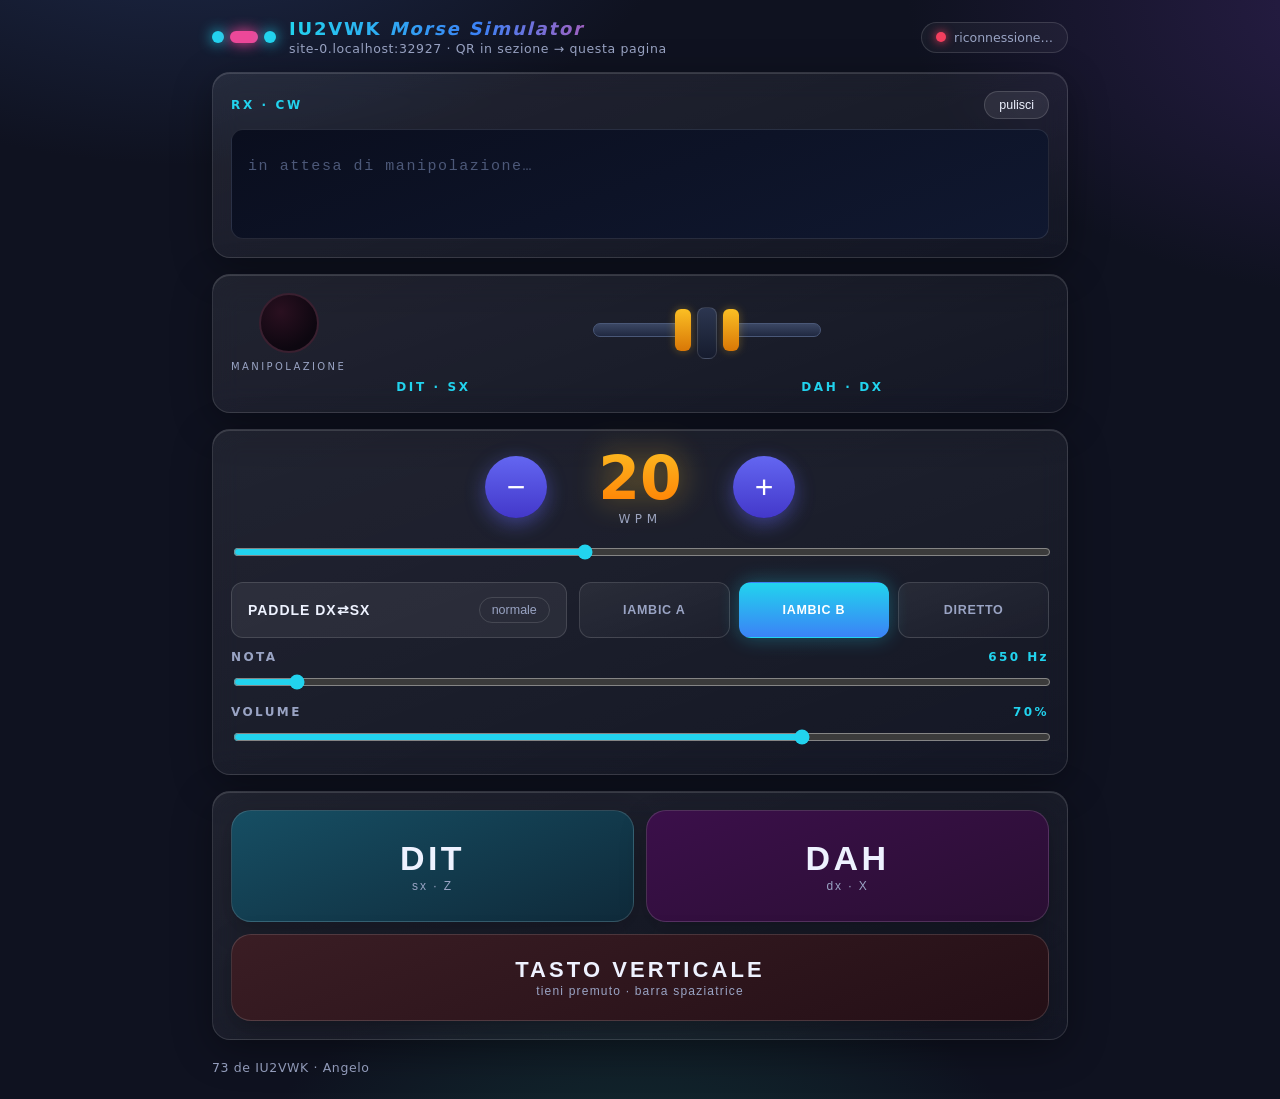
==== static/index.html @ 2494c7cb "MorseBox Mini: WiFi CW trainer with multi-piezo sidetone" ====
<!doctype html>
<html lang="it">
<head>
<meta charset="utf-8">
<meta name="viewport" content="width=device-width, initial-scale=1, viewport-fit=cover">
<meta name="theme-color" content="#0b0f16">
<title>IU2VWK · Morse Simulator</title>
<link rel="stylesheet" href="style.css">
</head>
<body>
<header class="top">
  <div class="brand">
    <div class="morse-mark" aria-hidden="true"><span></span><span class="d"></span><span></span></div>
    <div>
      <h1>IU2VWK <em>Morse Simulator</em></h1>
      <p id="hostLine">…</p>
    </div>
  </div>
  <div class="conn"><span id="connDot" class="dot off"></span><span id="connTxt">connessione…</span></div>
</header>

<main>
  <section class="panel screen">
    <div class="screen-head">
      <span class="tag">RX · CW <span id="wpmEcho"></span></span>
      <button id="clearTxt" class="ghost" type="button">pulisci</button>
    </div>
    <div id="decoded" class="decoded" aria-live="off"></div>
  </section>

  <section class="panel keymon">
    <div class="lamp-wrap">
      <div class="lamp" id="lamp"></div>
      <div class="lamp-cap">MANIPOLAZIONE</div>
    </div>
    <div class="paddle-vis" aria-hidden="true">
      <div class="lever left" id="leverL"><i></i><b></b></div>
      <div class="pivot"></div>
      <div class="lever right" id="leverR"><i></i><b></b></div>
    </div>
    <div class="pad-labels"><span id="labL">DIT · SX</span><span id="labR">DAH · DX</span></div>
  </section>

  <section class="panel controls">
    <div class="wpm-row">
      <button id="wpmDown" class="step" type="button" aria-label="rallenta">−</button>
      <div class="wpm-num"><b id="wpmVal">20</b><span>WPM</span></div>
      <button id="wpmUp" class="step" type="button" aria-label="accelera">+</button>
    </div>
    <input id="wpmSlider" type="range" min="5" max="40" step="1" value="20" aria-label="velocità in WPM">
    <div class="ctl-grid">
      <button id="revBtn" class="toggle" type="button" aria-pressed="false">
        <span class="t-label">PADDLE DX⇄SX</span>
        <span class="t-state" id="revState">normale</span>
      </button>
      <div class="seg" role="group" aria-label="modo keyer">
        <button type="button" data-mode="iambic-a">IAMBIC A</button>
        <button type="button" data-mode="iambic-b" class="on">IAMBIC B</button>
        <button type="button" data-mode="straight">DIRETTO</button>
      </div>
    </div>
    <div class="sliders">
      <label>NOTA <b id="toneVal">650 Hz</b>
        <input id="toneSlider" type="range" min="400" max="4000" step="10" value="650">
      </label>
      <label>VOLUME <b id="volVal">70%</b>
        <input id="volSlider" type="range" min="0" max="100" step="1" value="70">
      </label>
    </div>
  </section>

  <section class="panel touch" id="touchPanel">
    <div class="touch-row">
      <button id="padL" class="pad" type="button"><b id="padLT">DIT</b><span>sx · Z</span></button>
      <button id="padR" class="pad" type="button"><b id="padRT">DAH</b><span>dx · X</span></button>
    </div>
    <button id="straightKey" class="skey" type="button"><b>TASTO VERTICALE</b><span>tieni premuto · barra spaziatrice</span></button>
  </section>
</main>

<footer>
  <span>73 de IU2VWK · Angelo</span>
  <span id="gpioLine"></span>
</footer>

<script src="app.js"></script>
</body>
</html>
---- static/style.css ----
/* IU2VWK Morse Simulator — stile moderno, colorato, arrotondato */
:root {
  --bg: #0f1220;
  --ink: #eef2ff;
  --dim: #9aa4c4;
  --cyan: #22d3ee;
  --blue: #3b82f6;
  --indigo: #6366f1;
  --amber: #fbbf24;
  --green: #34d399;
  --pink: #ec4899;
  --red: #f43f5e;
  --radius: 18px;
  --radius-sm: 12px;
}
* { box-sizing: border-box; -webkit-tap-highlight-color: transparent; }
html, body { margin: 0; padding: 0; overflow-x: hidden; }
body {
  background:
    radial-gradient(900px 500px at 15% -10%, #1e2a4a 0%, transparent 55%),
    radial-gradient(1000px 600px at 110% 0%, #2a1e4a 0%, transparent 50%),
    radial-gradient(800px 700px at 50% 120%, #143a3a 0%, transparent 55%),
    var(--bg);
  color: var(--ink);
  font-family: ui-sans-serif, system-ui, "Segoe UI", Roboto, sans-serif;
  min-height: 100vh;
  padding-bottom: 24px;
}

/* pannello glassmorphism arrotondato */
.panel {
  background: linear-gradient(160deg, #ffffff14, #ffffff06);
  border: 1px solid #ffffff1f;
  border-radius: var(--radius);
  backdrop-filter: blur(14px);
  box-shadow: 0 10px 40px #00000055, inset 0 1px 0 #ffffff22;
  padding: 18px 18px;
}

/* ---------- header ---------- */
.top {
  display: flex; align-items: center; justify-content: space-between; flex-wrap: wrap;
  gap: 12px; padding: 18px clamp(14px, 4vw, 32px) 10px;
  max-width: 920px; margin: 0 auto;
}
.brand { display: flex; align-items: center; gap: 13px; }
.brand h1 {
  font-size: 18px; letter-spacing: .1em; margin: 0; font-weight: 800;
  background: linear-gradient(90deg, var(--cyan), var(--blue), var(--pink));
  -webkit-background-clip: text; background-clip: text; -webkit-text-fill-color: transparent;
}
.brand p { margin: 2px 0 0; color: var(--dim); font-size: 12.5px; letter-spacing: .05em; }
.morse-mark { display: flex; gap: 6px; align-items: center; }
.morse-mark span { width: 12px; height: 12px; border-radius: 50%;
  background: var(--cyan); box-shadow: 0 0 14px var(--cyan); }
.morse-mark span.d { width: 28px; border-radius: 6px; background: var(--pink);
  box-shadow: 0 0 14px var(--pink); }
.conn { display: flex; align-items: center; gap: 8px; font-size: 12.5px;
  color: var(--dim); border: 1px solid #ffffff22; border-radius: 999px;
  padding: 7px 14px; background: #ffffff0a; white-space: nowrap; }
.dot { width: 10px; height: 10px; border-radius: 50%; background: #444; }
.dot.off { background: var(--red); box-shadow: 0 0 10px var(--red); }
.dot.on { background: var(--green); box-shadow: 0 0 12px var(--green); animation: pulse 2s infinite; }
@keyframes pulse { 50% { opacity: .5; } }

main { max-width: 920px; margin: 0 auto; padding: 6px clamp(14px, 4vw, 32px);
  display: grid; gap: 16px; }

/* ---------- display ---------- */
.screen-head { display: flex; align-items: center; justify-content: space-between; margin-bottom: 10px; }
.tag { font-size: 12px; letter-spacing: .22em; color: var(--cyan); font-weight: 700; }
.ghost { background: #ffffff14; border: 1px solid #ffffff26; color: var(--ink);
  border-radius: 999px; padding: 6px 14px; font-size: 12.5px; cursor: pointer; }
.ghost:active { transform: scale(.95); }
.decoded {
  min-height: 110px; max-height: 200px; overflow-y: auto;
  background: linear-gradient(160deg, #0a0e1e, #101830);
  border: 1px solid #ffffff1c; border-radius: var(--radius-sm);
  padding: 14px 16px; font-family: ui-monospace, "Cascadia Mono", Consolas, monospace;
  font-size: clamp(20px, 4.8vw, 26px); line-height: 1.5; letter-spacing: .06em;
  color: var(--cyan); text-shadow: 0 0 16px #22d3ee55; white-space: pre-wrap; word-break: break-word;
}
.decoded:empty::before { content: "in attesa di manipolazione…"; color: #4c5878; text-shadow: none; font-size: 15px; }

/* ---------- key monitor ---------- */
.keymon { display: grid; grid-template-columns: auto 1fr; gap: 8px 18px; align-items: center; }
.lamp-wrap { display: flex; flex-direction: column; align-items: center; gap: 8px; }
.lamp { width: 60px; height: 60px; border-radius: 50%;
  background: radial-gradient(circle at 35% 30%, #2a1020, #0d0710 70%);
  border: 2px solid #3a2030; transition: all .03s; }
.lamp.lit {
  background: radial-gradient(circle at 35% 30%, #ffd9de, var(--red) 55%, #7a0e1a);
  border-color: #ff8b96; box-shadow: 0 0 28px var(--red), 0 0 70px #f43f5e77; }
.lamp-cap { font-size: 10px; letter-spacing: .24em; color: var(--dim); }
.paddle-vis { display: flex; align-items: center; justify-content: center; gap: 6px; }
.lever { width: 110px; height: 64px; position: relative; }
.lever i { position: absolute; top: 22px; width: 92px; height: 14px; border-radius: 8px;
  background: linear-gradient(180deg, #3b4763, #202941); border: 1px solid #4a5878;
  transition: transform .05s; }
.lever b { position: absolute; top: 8px; width: 16px; height: 42px; border-radius: 6px;
  background: linear-gradient(180deg, var(--amber), #d97706); box-shadow: 0 0 10px #fbbf2455; }
.lever.left i { right: 6px; transform-origin: right center; }
.lever.left b { right: 0; }
.lever.right i { left: 6px; transform-origin: left center; }
.lever.right b { left: 0; }
.lever.left.hit i { transform: rotate(-12deg); }
.lever.right.hit i { transform: rotate(12deg); }
.pivot { width: 20px; height: 52px; border-radius: 8px;
  background: linear-gradient(180deg, #2c3650, #161c2e); border: 1px solid #ffffff22; }
.pad-labels { grid-column: 1 / -1; display: flex; justify-content: space-around;
  font-size: 12px; letter-spacing: .22em; color: var(--cyan); font-weight: 700; }

/* ---------- WPM ---------- */
.wpm-row { display: flex; align-items: center; justify-content: center; gap: 18px; margin-bottom: 8px; }
.wpm-num { text-align: center; min-width: 150px; }
.wpm-num b { font-size: 60px; font-weight: 800;
  background: linear-gradient(180deg, var(--amber), #ff7a00);
  -webkit-background-clip: text; background-clip: text; -webkit-text-fill-color: transparent;
  font-variant-numeric: tabular-nums; line-height: 1; filter: drop-shadow(0 0 16px #fbbf2477); }
.wpm-num span { display: block; font-size: 12px; letter-spacing: .38em; color: var(--dim); margin-top: 4px; }
.step { width: 62px; height: 62px; border-radius: 50%; font-size: 32px; line-height: 1;
  color: #fff; background: linear-gradient(180deg, var(--indigo), #4338ca); border: none; cursor: pointer;
  box-shadow: 0 6px 20px #6366f177; user-select: none; }
.step:active { transform: scale(.92); filter: brightness(1.15); }
input[type="range"] { width: 100%; accent-color: var(--cyan); height: 32px; cursor: pointer; }

.ctl-grid { display: grid; grid-template-columns: 1fr; gap: 12px; margin-top: 10px; }
@media (min-width: 640px) { .ctl-grid { grid-template-columns: 1fr 1.4fr; } }

.toggle { display: flex; align-items: center; justify-content: space-between; gap: 10px;
  background: #ffffff10; border: 1px solid #ffffff22; border-radius: var(--radius-sm);
  padding: 14px 16px; color: var(--ink); cursor: pointer; font-size: 14px; }
.toggle .t-label { font-weight: 800; letter-spacing: .07em; }
.toggle .t-state { font-size: 12.5px; color: var(--dim); border: 1px solid #ffffff22;
  border-radius: 999px; padding: 5px 12px; white-space: nowrap; }
.toggle[aria-pressed="true"] { border-color: var(--cyan); background: #22d3ee14; }
.toggle[aria-pressed="true"] .t-state { color: var(--cyan); border-color: var(--cyan); }

.seg { display: grid; grid-template-columns: repeat(3, 1fr); gap: 9px; }
.seg button { background: linear-gradient(160deg, #ffffff10, #ffffff05); border: 1px solid #ffffff24;
  color: var(--dim); border-radius: var(--radius-sm); padding: 14px 4px; font-size: 12.5px;
  font-weight: 800; letter-spacing: .06em; cursor: pointer; }
.seg button.on { color: #fff; border-color: transparent;
  background: linear-gradient(180deg, var(--cyan), var(--blue));
  box-shadow: 0 0 20px #22d3ee55; }

.sliders { display: grid; gap: 4px; margin-top: 12px; }
.sliders label { font-size: 12px; letter-spacing: .2em; color: var(--dim); font-weight: 700; }
.sliders label b { color: var(--cyan); float: right; }

/* ---------- paddle touch ---------- */
.touch-row { display: grid; grid-template-columns: 1fr 1fr; gap: 12px; }
.pad { border-radius: 20px; padding: 28px 10px; cursor: pointer; user-select: none;
  border: 1px solid #ffffff24; color: var(--ink); touch-action: none;
  box-shadow: 0 8px 26px #00000044; }
.pad b { display: block; font-size: clamp(24px, 7vw, 34px); letter-spacing: .1em; }
.pad span { font-size: 12px; color: var(--dim); letter-spacing: .16em; }
#padL { background: linear-gradient(160deg, #164e63, #0f2a3a); }
#padR { background: linear-gradient(160deg, #3b0f4a, #2a0f33); }
.pad.hit { filter: brightness(1.4); box-shadow: 0 0 26px #ffffff44; }
#padL.hit { background: linear-gradient(160deg, var(--cyan), var(--blue)); }
#padR.hit { background: linear-gradient(160deg, var(--pink), #a21caf); }
.pad.hit b { color: #fff; }
.skey { margin-top: 12px; width: 100%; border-radius: 20px; padding: 22px 10px; cursor: pointer;
  background: linear-gradient(160deg, #3a1d24, #240f16); border: 1px solid #ffffff24;
  color: var(--ink); user-select: none; touch-action: none; box-shadow: 0 8px 26px #00000044; }
.skey b { display: block; font-size: clamp(17px, 4.6vw, 22px); letter-spacing: .14em; }
.skey span { font-size: 12px; color: var(--dim); letter-spacing: .1em; }
.skey.hit { border-color: var(--red); background: linear-gradient(160deg, var(--red), #831843);
  box-shadow: 0 0 28px #f43f5e66; }
.skey.hit b { color: #fff; }
.touch.dim .pad { opacity: .35; }

footer { max-width: 920px; margin: 14px auto 0; padding: 0 clamp(14px, 4vw, 32px);
  display: flex; justify-content: space-between; gap: 10px; flex-wrap: wrap;
  color: var(--dim); font-size: 12.5px; letter-spacing: .05em; }

/* ---------- mobile ---------- */
@media (max-width: 560px) {
  .keymon { grid-template-columns: 1fr; }
  .lamp-wrap { flex-direction: row; justify-content: center; }
  .lever { width: 96px; }
  .lever i { width: 78px; }
  .wpm-num { min-width: 120px; }
  .wpm-num b { font-size: 48px; }
  .step { width: 54px; height: 54px; font-size: 28px; }
  .brand h1 { font-size: 15px; }
}
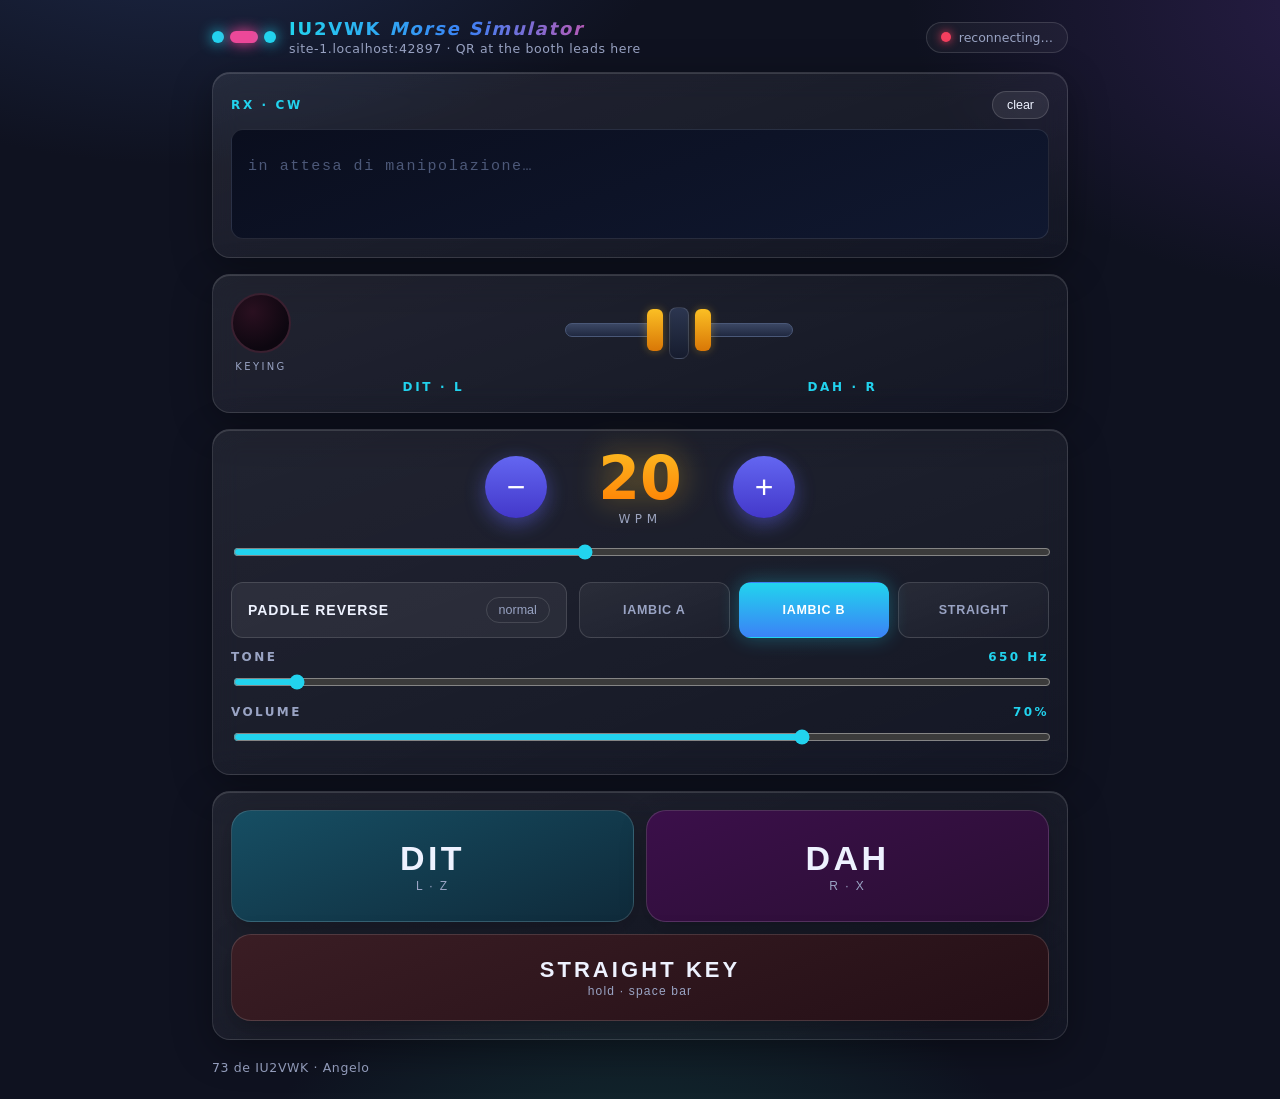
==== commit 46e39215: "Web UI in English" ====
--- a/static/index.html
+++ b/static/index.html
@@ -1,5 +1,5 @@
 <!doctype html>
-<html lang="it">
+<html lang="en">
 <head>
 <meta charset="utf-8">
 <meta name="viewport" content="width=device-width, initial-scale=1, viewport-fit=cover">
@@ -16,14 +16,14 @@
       <p id="hostLine">…</p>
     </div>
   </div>
-  <div class="conn"><span id="connDot" class="dot off"></span><span id="connTxt">connessione…</span></div>
+  <div class="conn"><span id="connDot" class="dot off"></span><span id="connTxt">connecting…</span></div>
 </header>
 
 <main>
   <section class="panel screen">
     <div class="screen-head">
       <span class="tag">RX · CW <span id="wpmEcho"></span></span>
-      <button id="clearTxt" class="ghost" type="button">pulisci</button>
+      <button id="clearTxt" class="ghost" type="button">clear</button>
     </div>
     <div id="decoded" class="decoded" aria-live="off"></div>
   </section>
@@ -31,36 +31,36 @@
   <section class="panel keymon">
     <div class="lamp-wrap">
       <div class="lamp" id="lamp"></div>
-      <div class="lamp-cap">MANIPOLAZIONE</div>
+      <div class="lamp-cap">KEYING</div>
     </div>
     <div class="paddle-vis" aria-hidden="true">
       <div class="lever left" id="leverL"><i></i><b></b></div>
       <div class="pivot"></div>
       <div class="lever right" id="leverR"><i></i><b></b></div>
     </div>
-    <div class="pad-labels"><span id="labL">DIT · SX</span><span id="labR">DAH · DX</span></div>
+    <div class="pad-labels"><span id="labL">DIT · L</span><span id="labR">DAH · R</span></div>
   </section>
 
   <section class="panel controls">
     <div class="wpm-row">
-      <button id="wpmDown" class="step" type="button" aria-label="rallenta">−</button>
+      <button id="wpmDown" class="step" type="button" aria-label="slower">−</button>
       <div class="wpm-num"><b id="wpmVal">20</b><span>WPM</span></div>
-      <button id="wpmUp" class="step" type="button" aria-label="accelera">+</button>
+      <button id="wpmUp" class="step" type="button" aria-label="faster">+</button>
     </div>
-    <input id="wpmSlider" type="range" min="5" max="40" step="1" value="20" aria-label="velocità in WPM">
+    <input id="wpmSlider" type="range" min="5" max="40" step="1" value="20" aria-label="speed in WPM">
     <div class="ctl-grid">
       <button id="revBtn" class="toggle" type="button" aria-pressed="false">
-        <span class="t-label">PADDLE DX⇄SX</span>
-        <span class="t-state" id="revState">normale</span>
+        <span class="t-label">PADDLE REVERSE</span>
+        <span class="t-state" id="revState">normal</span>
       </button>
-      <div class="seg" role="group" aria-label="modo keyer">
+      <div class="seg" role="group" aria-label="keyer mode">
         <button type="button" data-mode="iambic-a">IAMBIC A</button>
         <button type="button" data-mode="iambic-b" class="on">IAMBIC B</button>
-        <button type="button" data-mode="straight">DIRETTO</button>
+        <button type="button" data-mode="straight">STRAIGHT</button>
       </div>
     </div>
     <div class="sliders">
-      <label>NOTA <b id="toneVal">650 Hz</b>
+      <label>TONE <b id="toneVal">650 Hz</b>
         <input id="toneSlider" type="range" min="400" max="4000" step="10" value="650">
       </label>
       <label>VOLUME <b id="volVal">70%</b>
@@ -71,10 +71,10 @@
 
   <section class="panel touch" id="touchPanel">
     <div class="touch-row">
-      <button id="padL" class="pad" type="button"><b id="padLT">DIT</b><span>sx · Z</span></button>
-      <button id="padR" class="pad" type="button"><b id="padRT">DAH</b><span>dx · X</span></button>
+      <button id="padL" class="pad" type="button"><b id="padLT">DIT</b><span>L · Z</span></button>
+      <button id="padR" class="pad" type="button"><b id="padRT">DAH</b><span>R · X</span></button>
     </div>
-    <button id="straightKey" class="skey" type="button"><b>TASTO VERTICALE</b><span>tieni premuto · barra spaziatrice</span></button>
+    <button id="straightKey" class="skey" type="button"><b>STRAIGHT KEY</b><span>hold · space bar</span></button>
   </section>
 </main>
 
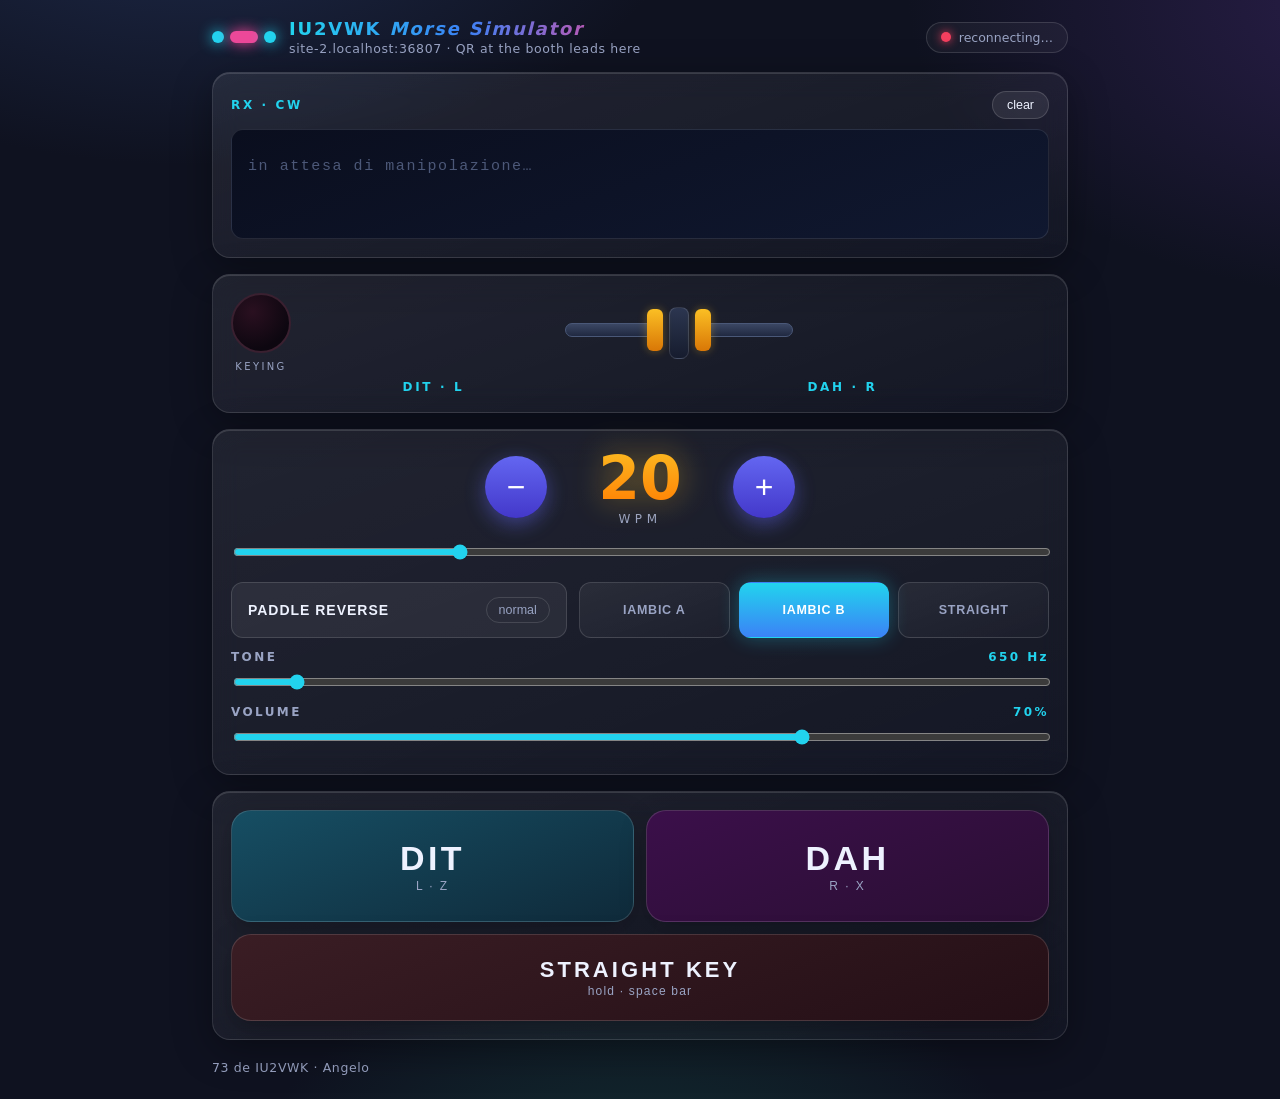
==== commit 0104e85e: "60 WPM + Pi generic (no more Pi4-only)" ====
--- a/static/index.html
+++ b/static/index.html
@@ -47,7 +47,7 @@
       <div class="wpm-num"><b id="wpmVal">20</b><span>WPM</span></div>
       <button id="wpmUp" class="step" type="button" aria-label="faster">+</button>
     </div>
-    <input id="wpmSlider" type="range" min="5" max="40" step="1" value="20" aria-label="speed in WPM">
+    <input id="wpmSlider" type="range" min="5" max="60" step="1" value="20" aria-label="speed in WPM">
     <div class="ctl-grid">
       <button id="revBtn" class="toggle" type="button" aria-pressed="false">
         <span class="t-label">PADDLE REVERSE</span>
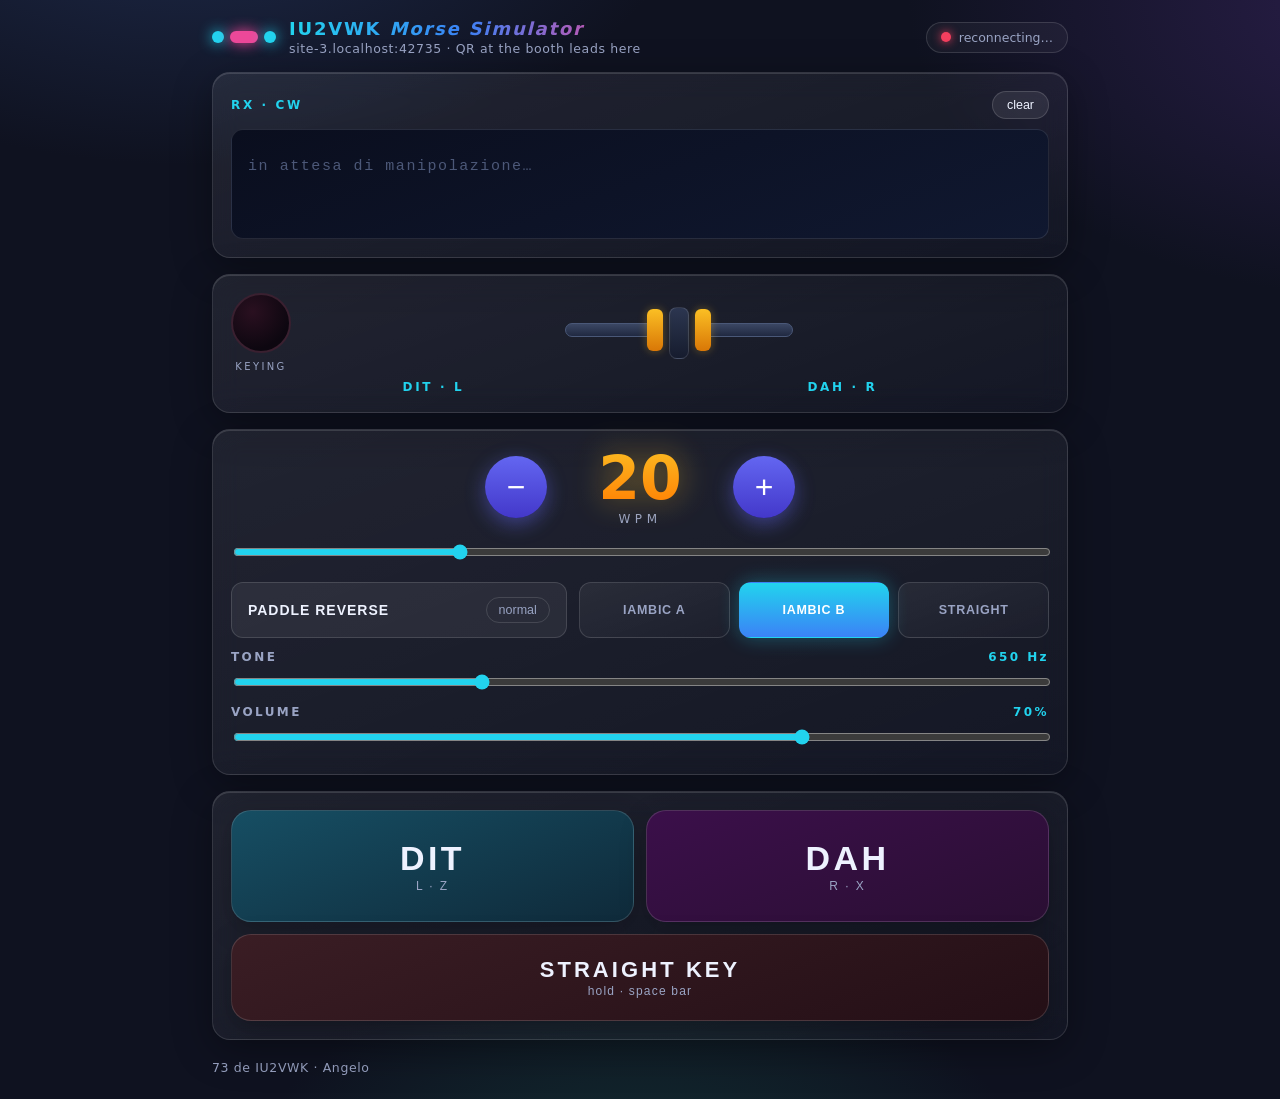
==== commit 8ba4f6fc: "Tone range 500-1000 Hz; do not echo settings back to the sender (fix volume slider)" ====
--- a/static/index.html
+++ b/static/index.html
@@ -61,7 +61,7 @@
     </div>
     <div class="sliders">
       <label>TONE <b id="toneVal">650 Hz</b>
-        <input id="toneSlider" type="range" min="400" max="4000" step="10" value="650">
+        <input id="toneSlider" type="range" min="500" max="1000" step="10" value="650">
       </label>
       <label>VOLUME <b id="volVal">70%</b>
         <input id="volSlider" type="range" min="0" max="100" step="1" value="70">
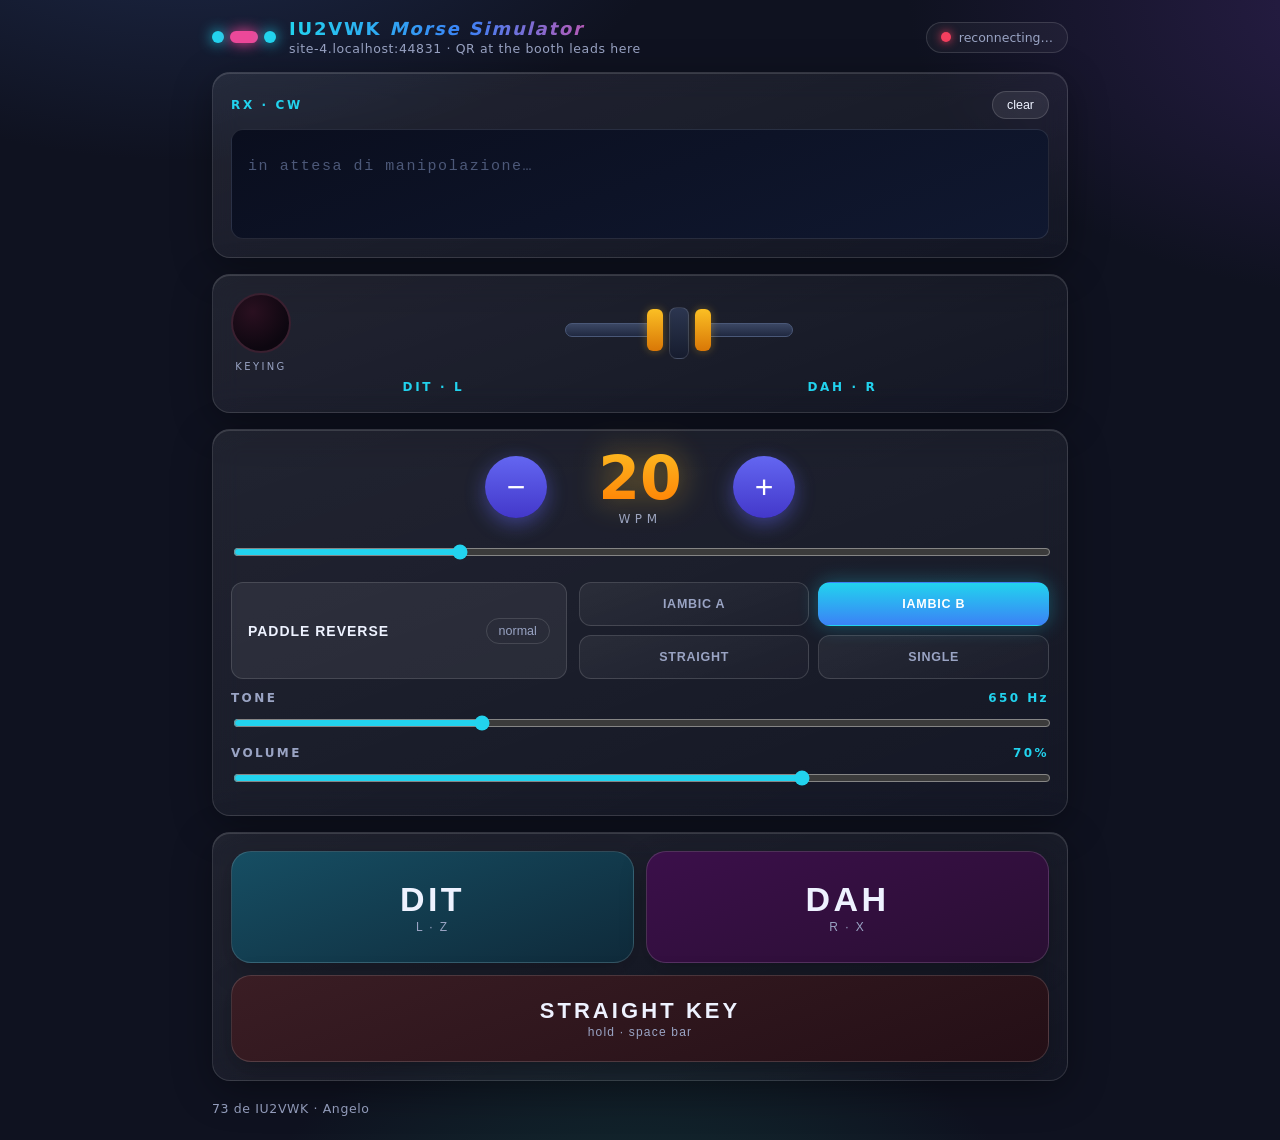
==== commit f0b46ba8: "Add SINGLE (beginner) keyer mode: one tap = one element, no memory/repeat" ====
--- a/static/index.html
+++ b/static/index.html
@@ -57,6 +57,7 @@
         <button type="button" data-mode="iambic-a">IAMBIC A</button>
         <button type="button" data-mode="iambic-b" class="on">IAMBIC B</button>
         <button type="button" data-mode="straight">STRAIGHT</button>
+        <button type="button" data-mode="single">SINGLE</button>
       </div>
     </div>
     <div class="sliders">
--- a/static/style.css
+++ b/static/style.css
@@ -136,7 +136,7 @@
 .toggle[aria-pressed="true"] { border-color: var(--cyan); background: #22d3ee14; }
 .toggle[aria-pressed="true"] .t-state { color: var(--cyan); border-color: var(--cyan); }
 
-.seg { display: grid; grid-template-columns: repeat(3, 1fr); gap: 9px; }
+.seg { display: grid; grid-template-columns: repeat(2, 1fr); gap: 9px; }
 .seg button { background: linear-gradient(160deg, #ffffff10, #ffffff05); border: 1px solid #ffffff24;
   color: var(--dim); border-radius: var(--radius-sm); padding: 14px 4px; font-size: 12.5px;
   font-weight: 800; letter-spacing: .06em; cursor: pointer; }
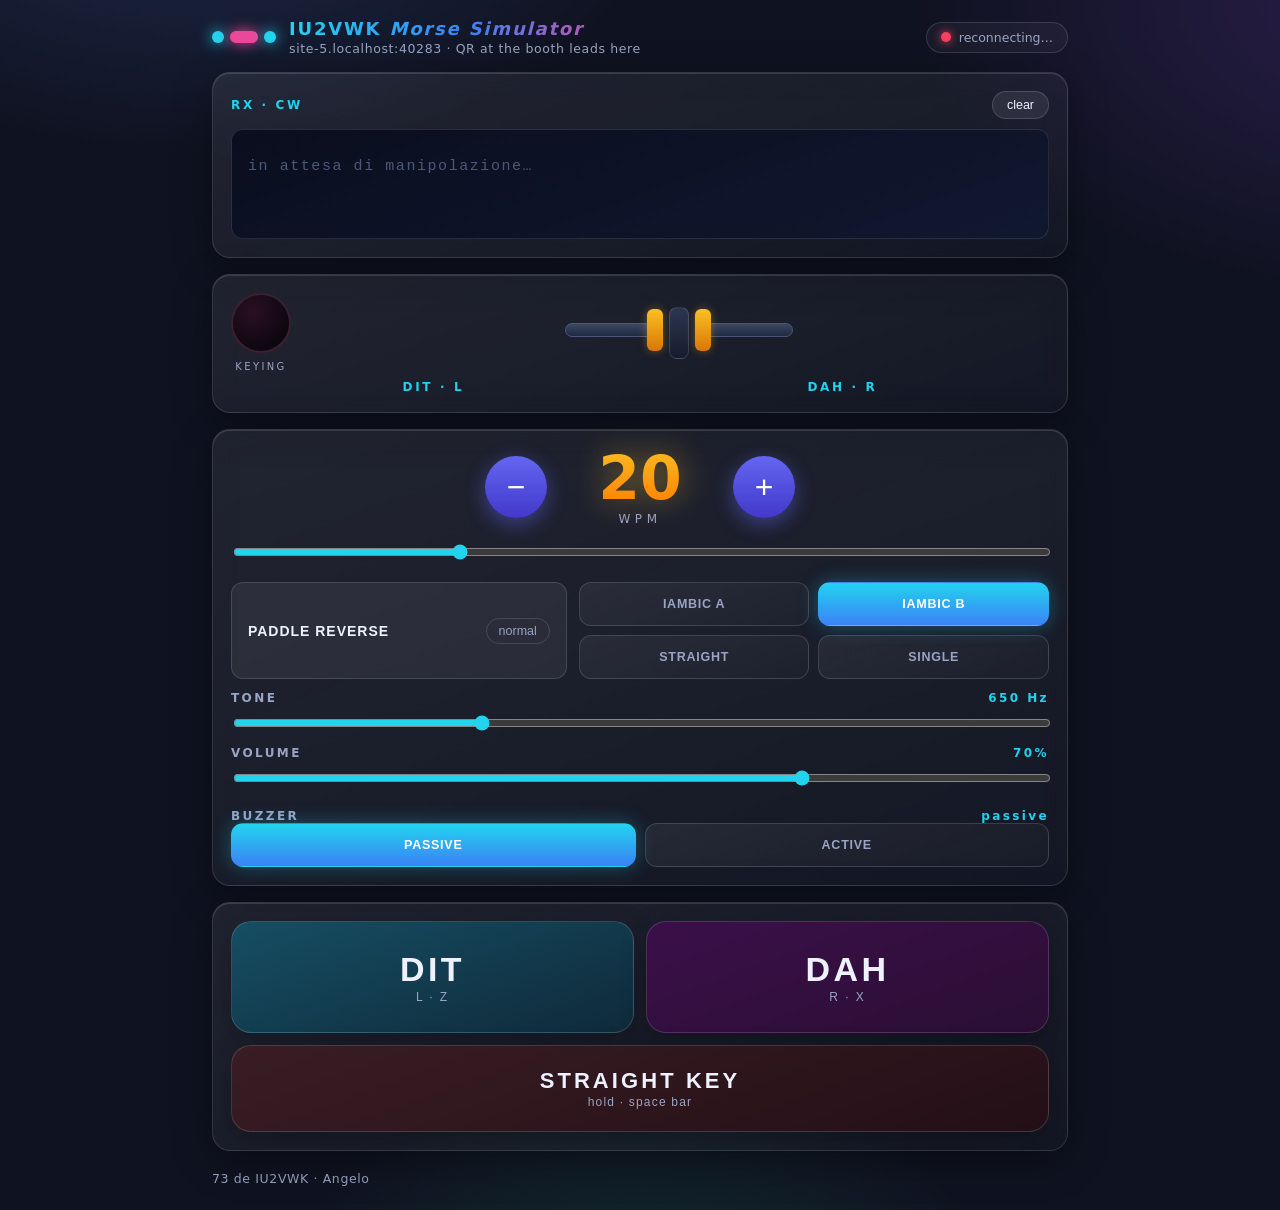
==== commit 6ae9a041: "Add web UI buzzer selector (Active/Passive), persisted; sidetone.set_mode()" ====
--- a/static/index.html
+++ b/static/index.html
@@ -68,6 +68,13 @@
         <input id="volSlider" type="range" min="0" max="100" step="1" value="70">
       </label>
     </div>
+    <div class="sliders">
+      <label>BUZZER <b id="buzzVal">passive</b></label>
+    </div>
+    <div class="seg" id="buzzSeg" role="group" aria-label="buzzer type">
+      <button type="button" data-buzz="passive" class="on">PASSIVE</button>
+      <button type="button" data-buzz="active">ACTIVE</button>
+    </div>
   </section>
 
   <section class="panel touch" id="touchPanel">
